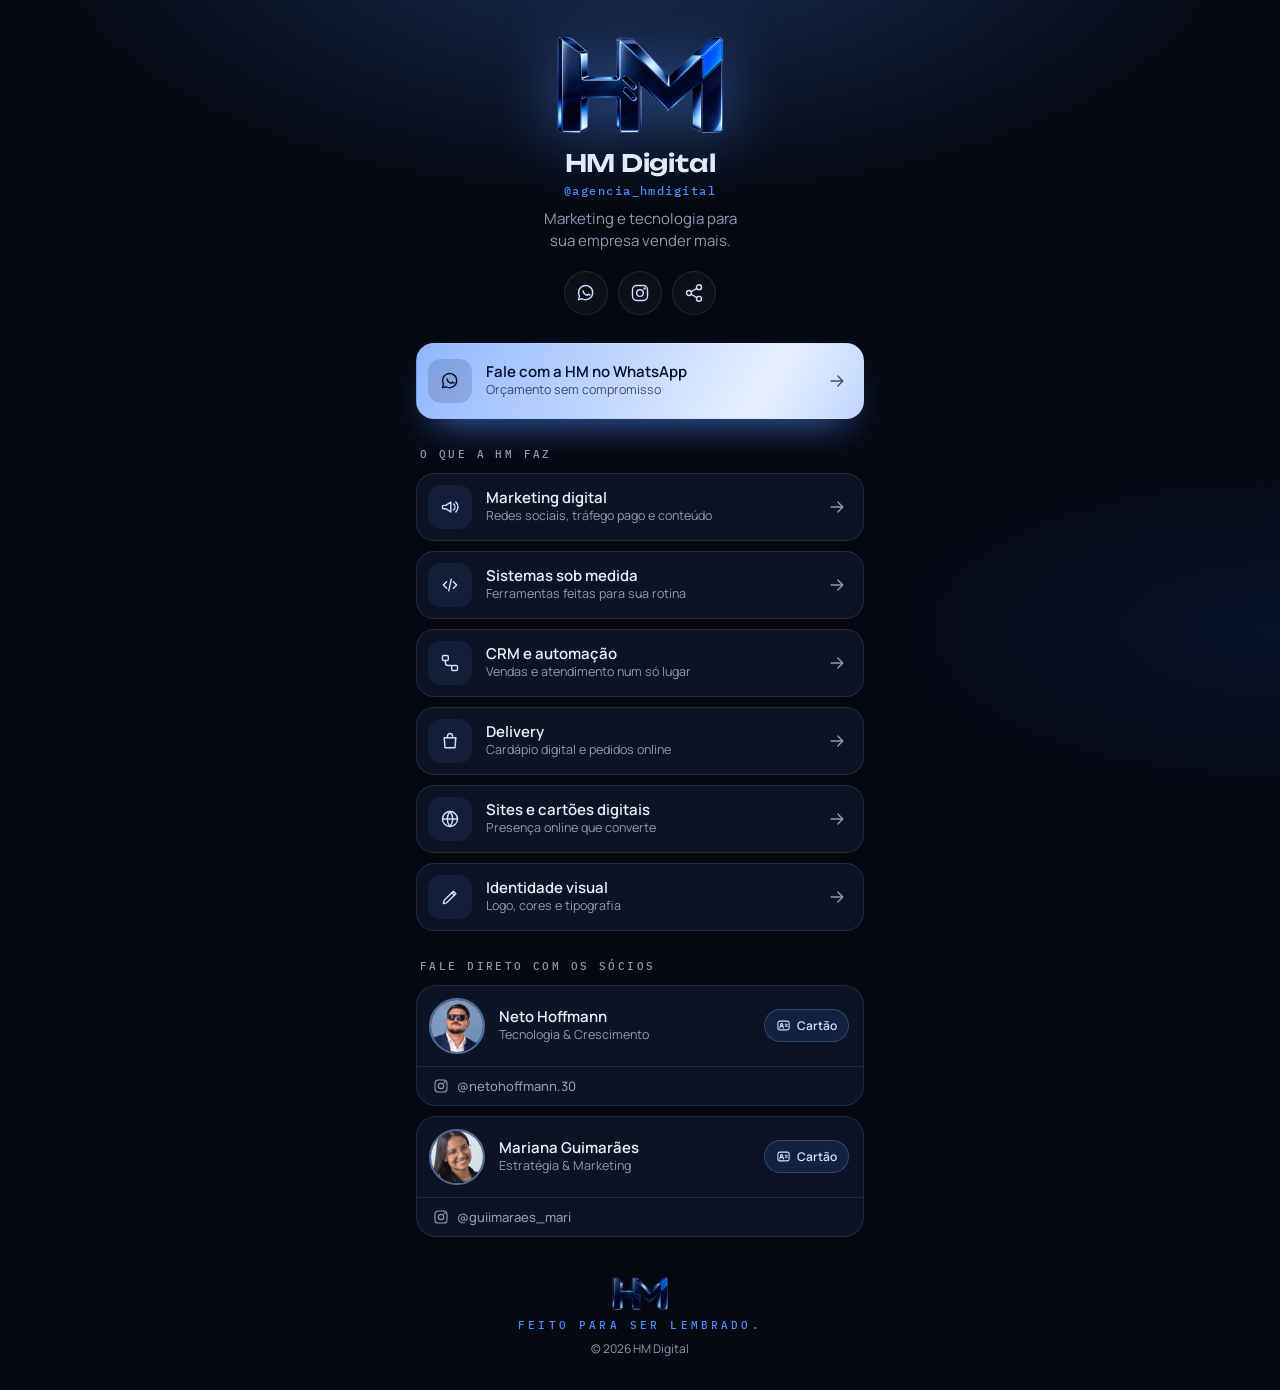
==== index.html @ 7be11ce7 "Página de links da bio do Instagram da HM Digital Co-Authored-By: Claude Opus 5.5 <noreply@anthropic" ====
<!doctype html>
<html lang="pt-BR">
<head>
<meta charset="utf-8">
<meta name="viewport" content="width=device-width, initial-scale=1, viewport-fit=cover">
<title>HM Digital · Links</title>
<meta name="description" content="Marketing e tecnologia para sua empresa vender mais. Fale com a HM Digital.">
<meta name="theme-color" content="#060912">
<meta property="og:type" content="website">
<meta property="og:title" content="HM Digital">
<meta property="og:description" content="Marketing e tecnologia para sua empresa vender mais.">
<meta property="og:url" content="https://links.hmdigitalgo.com/">
<meta property="og:site_name" content="HM Digital">
<meta property="og:locale" content="pt_BR">
<meta property="og:image" content="https://links.hmdigitalgo.com/assets/img/og.jpg?v=1">
<meta property="og:image:width" content="1200">
<meta property="og:image:height" content="630">
<meta name="twitter:card" content="summary_large_image">
<link rel="icon" href="/assets/img/favicon.svg" type="image/svg+xml">
<link rel="preconnect" href="https://fonts.googleapis.com">
<link rel="preconnect" href="https://fonts.gstatic.com" crossorigin>
<link rel="stylesheet" href="https://fonts.googleapis.com/css2?family=Unbounded:wght@500;600&family=Manrope:wght@400;500;600&family=IBM+Plex+Mono:wght@500&display=swap">
<link rel="stylesheet" href="/assets/css/style.css?v=1">
</head>
<body>
<main id="app"><noscript>Ative o JavaScript para ver os links.</noscript></main>
<div class="toast" id="toast" role="status" aria-live="polite"></div>
<script src="/assets/js/links.js?v=1"></script>
</body>
</html>
---- assets/css/style.css ----
/* HM Digital · links da bio.
   Layout: uma coluna estreita como um app, logo cromado no topo e botões empilhados.
   Mesmo visual escuro dos cartões dos sócios. */
:root {
  --ink: #060912;
  --panel: #0c1324;
  --panel-2: #111b33;
  --line: rgba(150, 180, 255, .14);
  --text: #e9eef8;
  --muted: #8d9ab3;
  --electric: #4c8dff;
  --ice: #cfe0ff;
  --navy: #04112e;
  --display: "Unbounded", "Arial Black", system-ui, sans-serif;
  --body: "Manrope", "Segoe UI", system-ui, sans-serif;
  --mono: "IBM Plex Mono", ui-monospace, Menlo, monospace;
  color-scheme: dark;
}
* { box-sizing: border-box }
html { background: var(--ink) }
body {
  margin: 0; min-height: 100vh;
  background: var(--ink); color: var(--text);
  font: 400 15px/1.5 var(--body);
  -webkit-font-smoothing: antialiased;
}
body::before {
  content: ""; position: fixed; inset: 0; pointer-events: none;
  background:
    radial-gradient(70% 45% at 50% -8%, rgba(76,141,255,.28), transparent 70%),
    radial-gradient(50% 30% at 100% 70%, rgba(31,95,214,.12), transparent 70%);
}
a { color: inherit; text-decoration: none }
button { font: inherit; color: inherit }
img { display: block; max-width: 100% }
:focus-visible { outline: 2px solid var(--electric); outline-offset: 3px; border-radius: 12px }
svg.i { width: 20px; height: 20px; stroke: currentColor; fill: none; stroke-width: 1.7; stroke-linecap: round; stroke-linejoin: round; flex: none }

main {
  position: relative; max-width: 480px; margin: 0 auto;
  padding-left: max(16px, env(safe-area-inset-left, 0px));
  padding-right: max(16px, env(safe-area-inset-right, 0px));
  padding-block: calc(36px + env(safe-area-inset-top, 0px)) calc(32px + env(safe-area-inset-bottom, 0px));
  display: grid; gap: 28px;
}

/* ---------- topo ---------- */
.head { display: grid; justify-items: center; text-align: center; gap: 6px }
.logo-wrap { margin-bottom: 10px }
.logo {
  width: 168px; height: auto; filter: drop-shadow(0 8px 30px rgba(76,141,255,.45));
  animation: logo-in .9s cubic-bezier(.2,.8,.2,1) both, glint 1.1s .7s ease-in-out both;
}
/* o logo entra e dá um brilho rápido, no lugar da abertura longa dos cartões */
@keyframes logo-in { from { opacity: 0; transform: translateY(10px) scale(.94) } }
@keyframes glint {
  50% { filter: drop-shadow(0 8px 40px rgba(140,180,255,.9)) brightness(1.7) }
}
h1 { margin: 0; font: 600 24px/1.1 var(--display); letter-spacing: -.01em }
.handle { margin: 0; font: 500 12px var(--mono); letter-spacing: .12em; color: var(--electric) }
.bio { margin: 4px 0 0; color: var(--muted); max-width: 30ch; text-wrap: balance }
.socials { display: flex; gap: 10px; margin-top: 12px }
.socials a, .socials button {
  width: 44px; height: 44px; border-radius: 50%; display: grid; place-items: center;
  border: 1px solid var(--line); background: rgba(255,255,255,.03); color: var(--ice); cursor: pointer;
  transition: background .2s, border-color .2s, transform .2s;
}
.socials a:hover, .socials button:hover { background: rgba(76,141,255,.14); border-color: rgba(76,141,255,.5); transform: translateY(-2px) }

/* ---------- botões ---------- */
.list { display: grid; gap: 10px }
.link {
  display: grid; grid-template-columns: 44px minmax(0, 1fr) auto; align-items: center; gap: 14px;
  padding: 11px 16px 11px 11px; border-radius: 18px;
  background: var(--panel); border: 1px solid var(--line);
  transition: transform .2s, border-color .2s, background .2s;
}
.link:hover { transform: translateY(-2px); border-color: rgba(76,141,255,.45); background: var(--panel-2) }
.link:active { transform: scale(.985) }
.link .ic { width: 44px; height: 44px; border-radius: 13px; display: grid; place-items: center; background: rgba(76,141,255,.1); color: var(--ice) }
.tx { min-width: 0 }
.tx strong { display: block; font: 600 15px/1.25 var(--body) }
.tx small { display: block; font-size: 12.5px; color: var(--muted); line-height: 1.35 }
.link .arrow { color: var(--muted); transition: transform .2s, color .2s }
.link:hover .arrow { transform: translateX(3px); color: var(--electric) }
.link.primary {
  padding-block: 15px;
  background: linear-gradient(120deg, #8fb6ff 0%, #e6efff 40%, #a9c7ff 60%, #6c9dfa 100%);
  background-size: 200% 100%; animation: shine 8s linear infinite;
  border-color: transparent; color: var(--navy);
  box-shadow: 0 18px 40px -18px rgba(76,141,255,.8);
}
.link.primary .ic { background: rgba(4,17,46,.14); color: var(--navy) }
.link.primary small, .link.primary .arrow { color: rgba(4,17,46,.7) }
@keyframes shine { to { background-position: -200% 0 } }

section { display: grid; gap: 12px }
h2 { margin: 0; font: 500 11px var(--mono); letter-spacing: .22em; text-transform: uppercase; color: var(--muted); padding-left: 4px }

/* ---------- sócios ---------- */
.people { display: grid; gap: 10px }
.person { border-radius: 20px; background: var(--panel); border: 1px solid var(--line); overflow: hidden }
.person-main {
  display: grid; grid-template-columns: 56px minmax(0, 1fr) auto; gap: 14px; align-items: center;
  padding: 12px 14px 12px 12px; transition: background .2s;
}
.person-main:hover { background: var(--panel-2) }
.person-main img { width: 56px; height: 56px; border-radius: 50%; object-fit: cover; border: 2px solid rgba(140,180,255,.55) }
.pill {
  display: inline-flex; align-items: center; gap: 6px; padding: 7px 11px; border-radius: 99px;
  font: 600 12px var(--body); color: var(--ice); background: rgba(76,141,255,.12); border: 1px solid rgba(140,180,255,.25);
}
.pill svg.i { width: 15px; height: 15px }
.person-ig {
  display: flex; align-items: center; gap: 8px; padding: 10px 16px; border-top: 1px solid var(--line);
  font: 500 13px var(--body); color: var(--muted); transition: color .2s, background .2s;
}
.person-ig svg.i { width: 16px; height: 16px }
.person-ig:hover { color: var(--ice); background: rgba(76,141,255,.06) }

/* ---------- rodapé ---------- */
footer { display: grid; justify-items: center; gap: 8px; text-align: center; padding-top: 12px }
.logo-sm { width: 56px; height: auto; opacity: .85 }
footer span { font: 500 10.5px var(--mono); letter-spacing: .3em; text-transform: uppercase; color: var(--electric) }
footer small { color: var(--muted); font-size: 12px }

.toast {
  position: fixed; left: 50%; bottom: calc(24px + env(safe-area-inset-bottom, 0px)); z-index: 50;
  transform: translate(-50%, 20px); opacity: 0; pointer-events: none;
  background: var(--ice); color: var(--navy); font: 600 13.5px var(--body);
  padding: 11px 18px; border-radius: 99px; box-shadow: 0 10px 30px rgba(0,0,0,.4);
  transition: opacity .25s, transform .25s;
}
.toast.on { opacity: 1; transform: translate(-50%, 0) }

/* entrada suave dos blocos */
main > * { animation: rise .6s ease both }
main > :nth-child(2) { animation-delay: .15s }
main > :nth-child(3) { animation-delay: .22s }
main > :nth-child(4) { animation-delay: .29s }
@keyframes rise { from { opacity: 0; transform: translateY(12px) } }

@media (prefers-reduced-motion: reduce) {
  *, *::before, *::after { animation: none !important; transition: none !important }
}
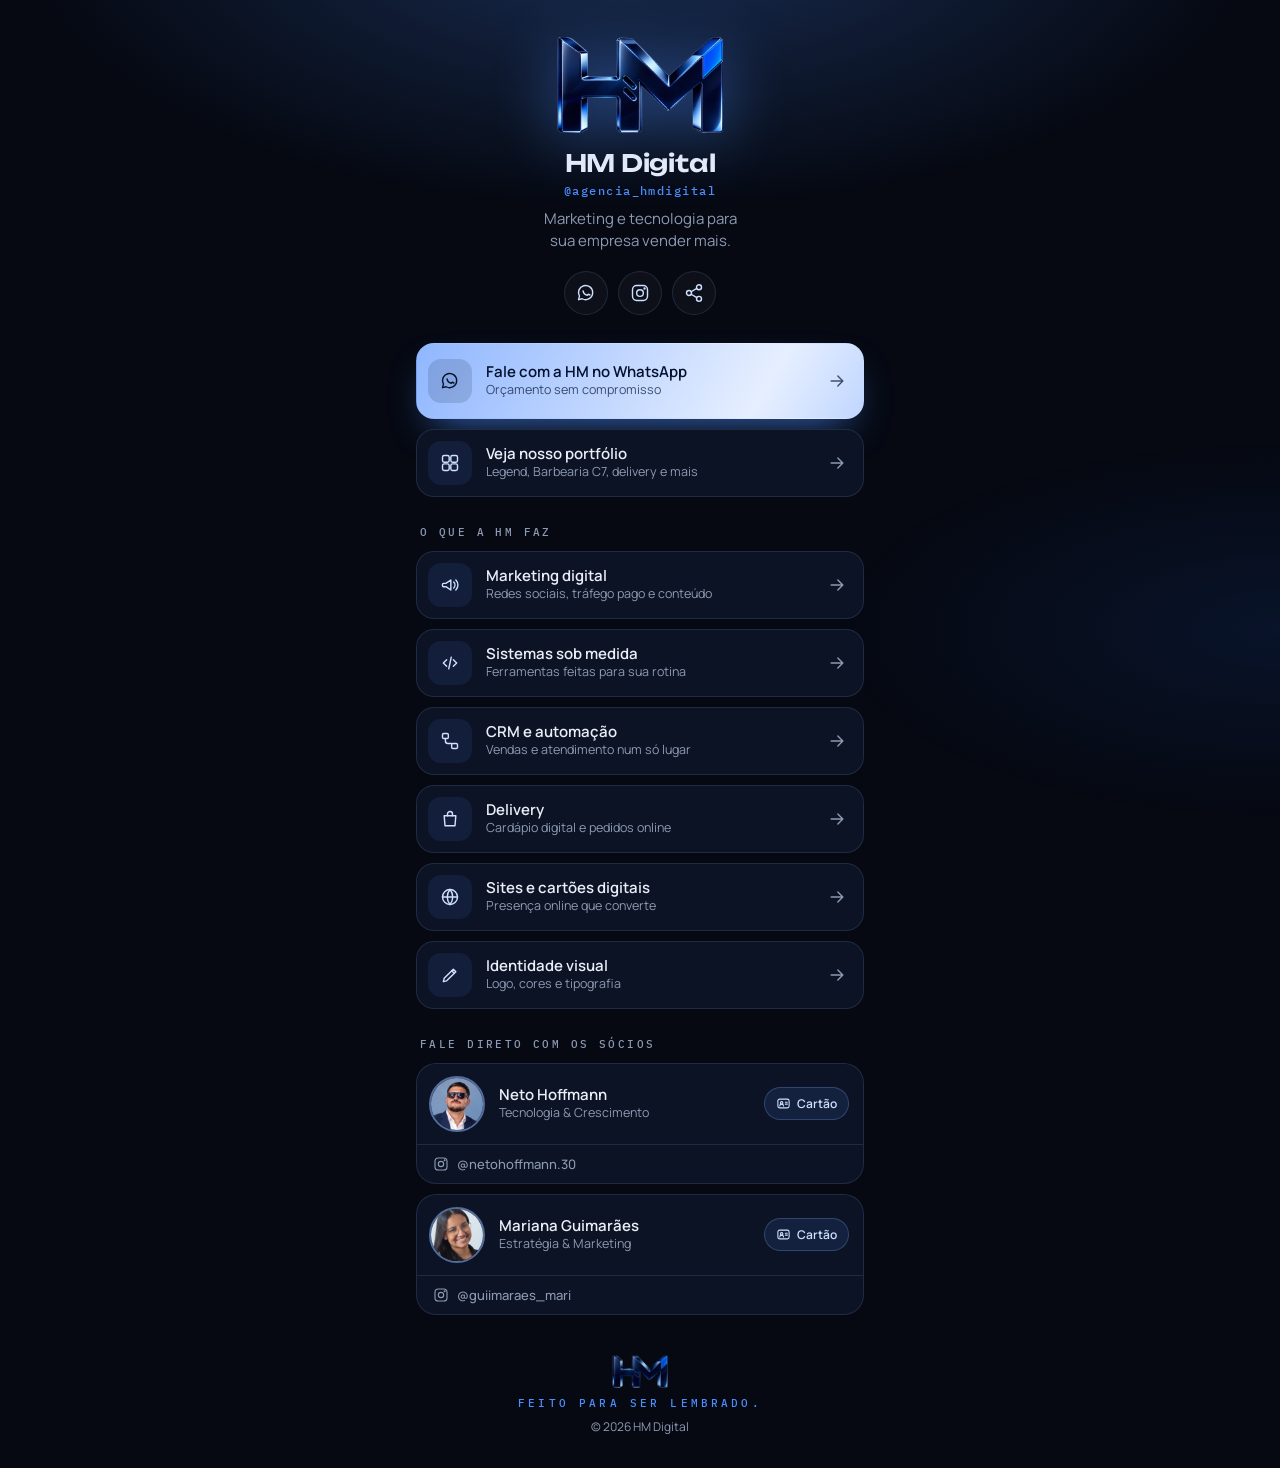
==== commit 2dd20c89: "Adiciona página de portfólio e botão para ela nos links Co-Authored-By: Claude Opus 5.5 <noreply@ant" ====
--- a/index.html
+++ b/index.html
@@ -12,7 +12,7 @@
 <meta property="og:url" content="https://links.hmdigitalgo.com/">
 <meta property="og:site_name" content="HM Digital">
 <meta property="og:locale" content="pt_BR">
-<meta property="og:image" content="https://links.hmdigitalgo.com/assets/img/og.jpg?v=1">
+<meta property="og:image" content="https://links.hmdigitalgo.com/assets/img/og.jpg?v=2">
 <meta property="og:image:width" content="1200">
 <meta property="og:image:height" content="630">
 <meta name="twitter:card" content="summary_large_image">
@@ -20,11 +20,11 @@
 <link rel="preconnect" href="https://fonts.googleapis.com">
 <link rel="preconnect" href="https://fonts.gstatic.com" crossorigin>
 <link rel="stylesheet" href="https://fonts.googleapis.com/css2?family=Unbounded:wght@500;600&family=Manrope:wght@400;500;600&family=IBM+Plex+Mono:wght@500&display=swap">
-<link rel="stylesheet" href="/assets/css/style.css?v=1">
+<link rel="stylesheet" href="/assets/css/style.css?v=2">
 </head>
 <body>
 <main id="app"><noscript>Ative o JavaScript para ver os links.</noscript></main>
 <div class="toast" id="toast" role="status" aria-live="polite"></div>
-<script src="/assets/js/links.js?v=1"></script>
+<script src="/assets/js/links.js?v=2"></script>
 </body>
 </html>
--- a/assets/css/style.css
+++ b/assets/css/style.css
@@ -143,3 +143,48 @@
 @media (prefers-reduced-motion: reduce) {
   *, *::before, *::after { animation: none !important; transition: none !important }
 }
+
+/* ---------- portfólio ---------- */
+[hidden] { display: none !important }
+.pf-head { display: flex; align-items: center; justify-content: space-between }
+.back {
+  display: inline-flex; align-items: center; gap: 6px; padding: 8px 14px 8px 10px; border-radius: 99px;
+  border: 1px solid var(--line); color: var(--ice); font: 600 13px var(--body);
+}
+.back:hover { background: rgba(76,141,255,.12) }
+.back svg.i { width: 16px; height: 16px }
+.pf-head .logo-sm { width: 52px }
+.pf-title { display: grid; gap: 10px }
+.eyebrow { font: 500 11px var(--mono); letter-spacing: .22em; text-transform: uppercase; color: var(--electric) }
+.pf-title h1 { font-size: clamp(25px, 7vw, 32px); line-height: 1.12; text-wrap: balance }
+.pf-title h1 em { font-style: normal; color: var(--muted) }
+.pf-title p { margin: 0; color: var(--muted) }
+.filters { display: flex; flex-wrap: wrap; gap: 8px }
+.filters button {
+  padding: 8px 14px; border-radius: 99px; cursor: pointer; font: 600 13px var(--body);
+  background: transparent; border: 1px solid var(--line); color: var(--muted); transition: all .2s;
+}
+.filters button[aria-pressed="true"] { background: var(--ice); color: var(--navy); border-color: var(--ice) }
+.grid { display: grid; gap: 14px }
+.proj { border-radius: 22px; overflow: hidden; background: var(--panel); border: 1px solid var(--line) }
+.cover { aspect-ratio: 16 / 9; max-width: 100%; background: var(--panel-2) }
+.cover img { width: 100%; height: 100%; object-fit: cover }
+.mono {
+  width: 100%; height: 100%; display: grid; place-items: center; position: relative; overflow: hidden;
+  background:
+    radial-gradient(80% 90% at 80% 10%, hsl(var(--h) 70% 55% / .45), transparent 60%),
+    radial-gradient(70% 80% at 10% 100%, rgba(31,95,214,.35), transparent 60%),
+    #0a1020;
+}
+.mono span { font: 700 64px var(--display); letter-spacing: -.03em; color: rgba(233,238,248,.92) }
+.proj-body { padding: 16px 18px 18px; display: grid; gap: 8px }
+.seg { font: 500 10.5px var(--mono); letter-spacing: .18em; text-transform: uppercase; color: var(--electric) }
+.proj h3 { margin: 0; font: 600 19px/1.2 var(--display) }
+.proj p { margin: 0; color: var(--muted); font-size: 14px }
+.proj .result { color: var(--ice); font-weight: 600 }
+.chips { display: flex; flex-wrap: wrap; gap: 6px; margin-top: 2px }
+.chips span { padding: 4px 10px; border-radius: 99px; font: 600 11.5px var(--body); color: var(--ice); background: rgba(76,141,255,.1); border: 1px solid rgba(140,180,255,.2) }
+.see { justify-self: start; display: inline-flex; align-items: center; gap: 6px; margin-top: 4px; font: 600 13.5px var(--body); color: var(--electric) }
+.see svg.i { width: 16px; height: 16px }
+.see:hover { color: var(--ice) }
+@media (min-width: 560px) { main.wide { max-width: 860px } .grid { grid-template-columns: repeat(2, minmax(0, 1fr)) } }
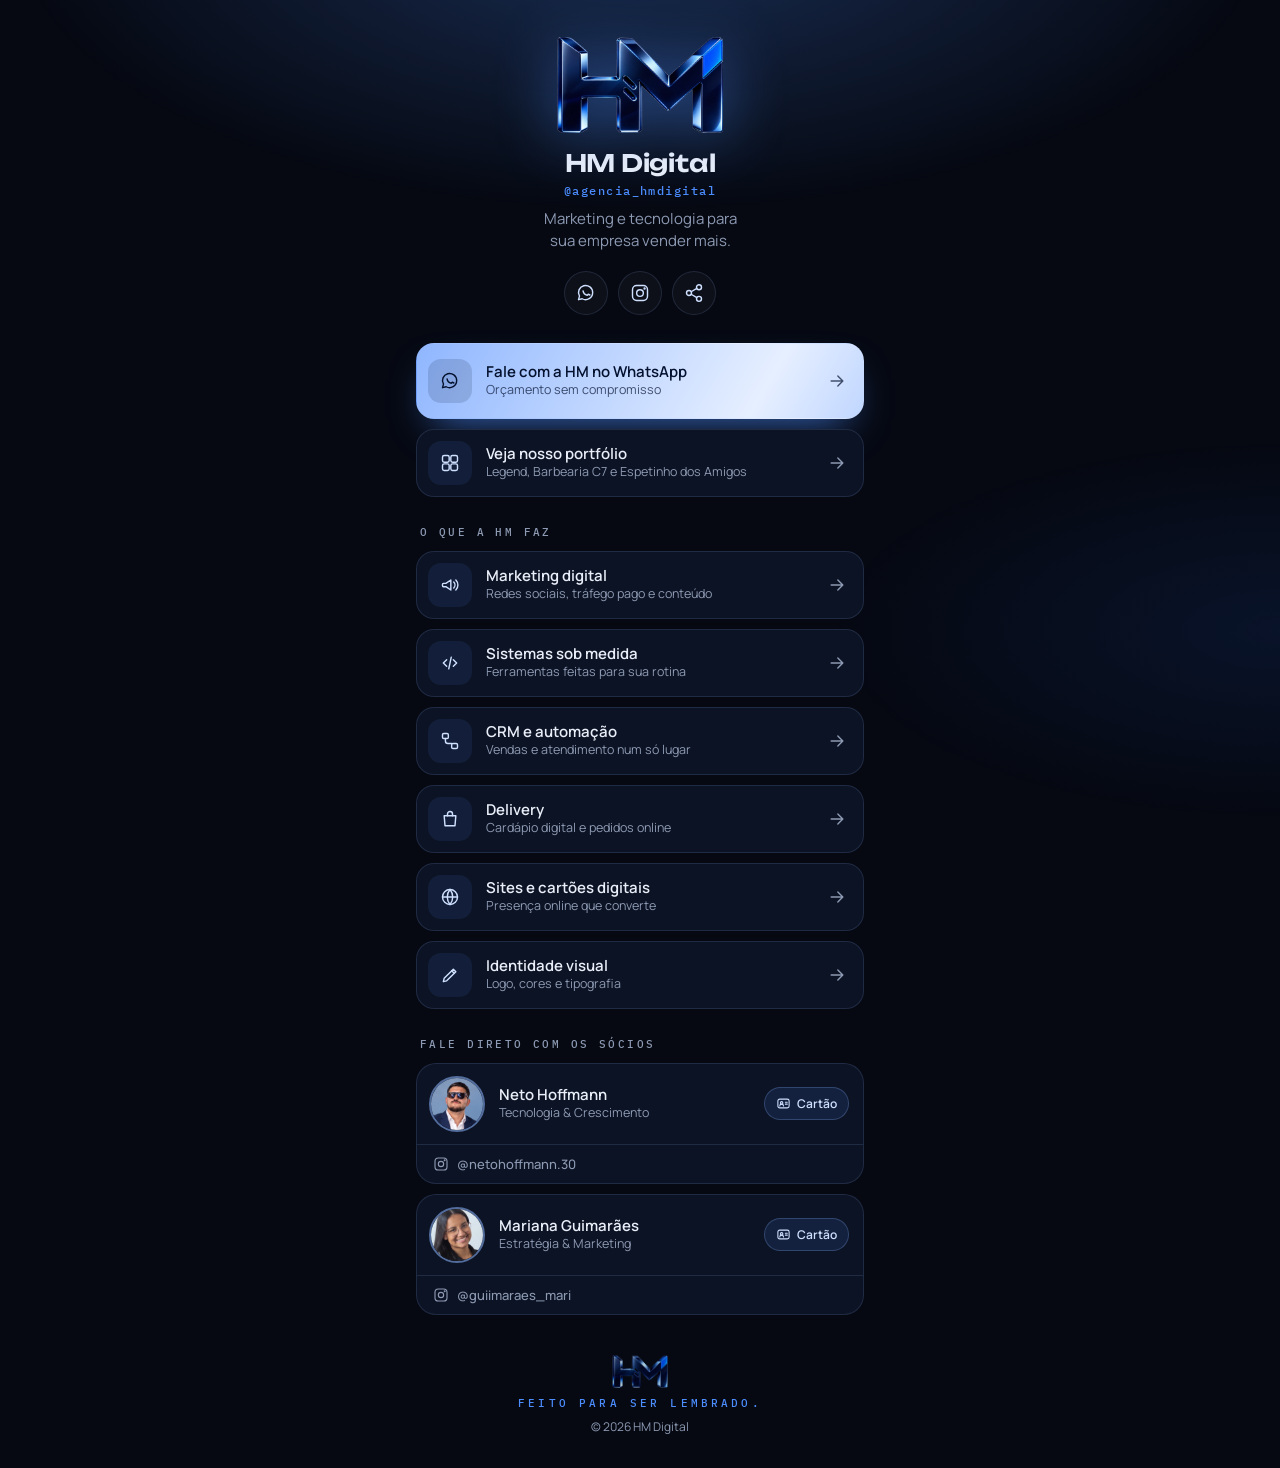
==== commit d8fb5de3: "Portfólio: tira Rafs e adiciona links do iFood e Instagram dos clientes Co-Authored-By: Claude Opus " ====
--- a/index.html
+++ b/index.html
@@ -12,7 +12,7 @@
 <meta property="og:url" content="https://links.hmdigitalgo.com/">
 <meta property="og:site_name" content="HM Digital">
 <meta property="og:locale" content="pt_BR">
-<meta property="og:image" content="https://links.hmdigitalgo.com/assets/img/og.jpg?v=2">
+<meta property="og:image" content="https://links.hmdigitalgo.com/assets/img/og.jpg?v=3">
 <meta property="og:image:width" content="1200">
 <meta property="og:image:height" content="630">
 <meta name="twitter:card" content="summary_large_image">
@@ -20,11 +20,11 @@
 <link rel="preconnect" href="https://fonts.googleapis.com">
 <link rel="preconnect" href="https://fonts.gstatic.com" crossorigin>
 <link rel="stylesheet" href="https://fonts.googleapis.com/css2?family=Unbounded:wght@500;600&family=Manrope:wght@400;500;600&family=IBM+Plex+Mono:wght@500&display=swap">
-<link rel="stylesheet" href="/assets/css/style.css?v=2">
+<link rel="stylesheet" href="/assets/css/style.css?v=3">
 </head>
 <body>
 <main id="app"><noscript>Ative o JavaScript para ver os links.</noscript></main>
 <div class="toast" id="toast" role="status" aria-live="polite"></div>
-<script src="/assets/js/links.js?v=2"></script>
+<script src="/assets/js/links.js?v=3"></script>
 </body>
 </html>
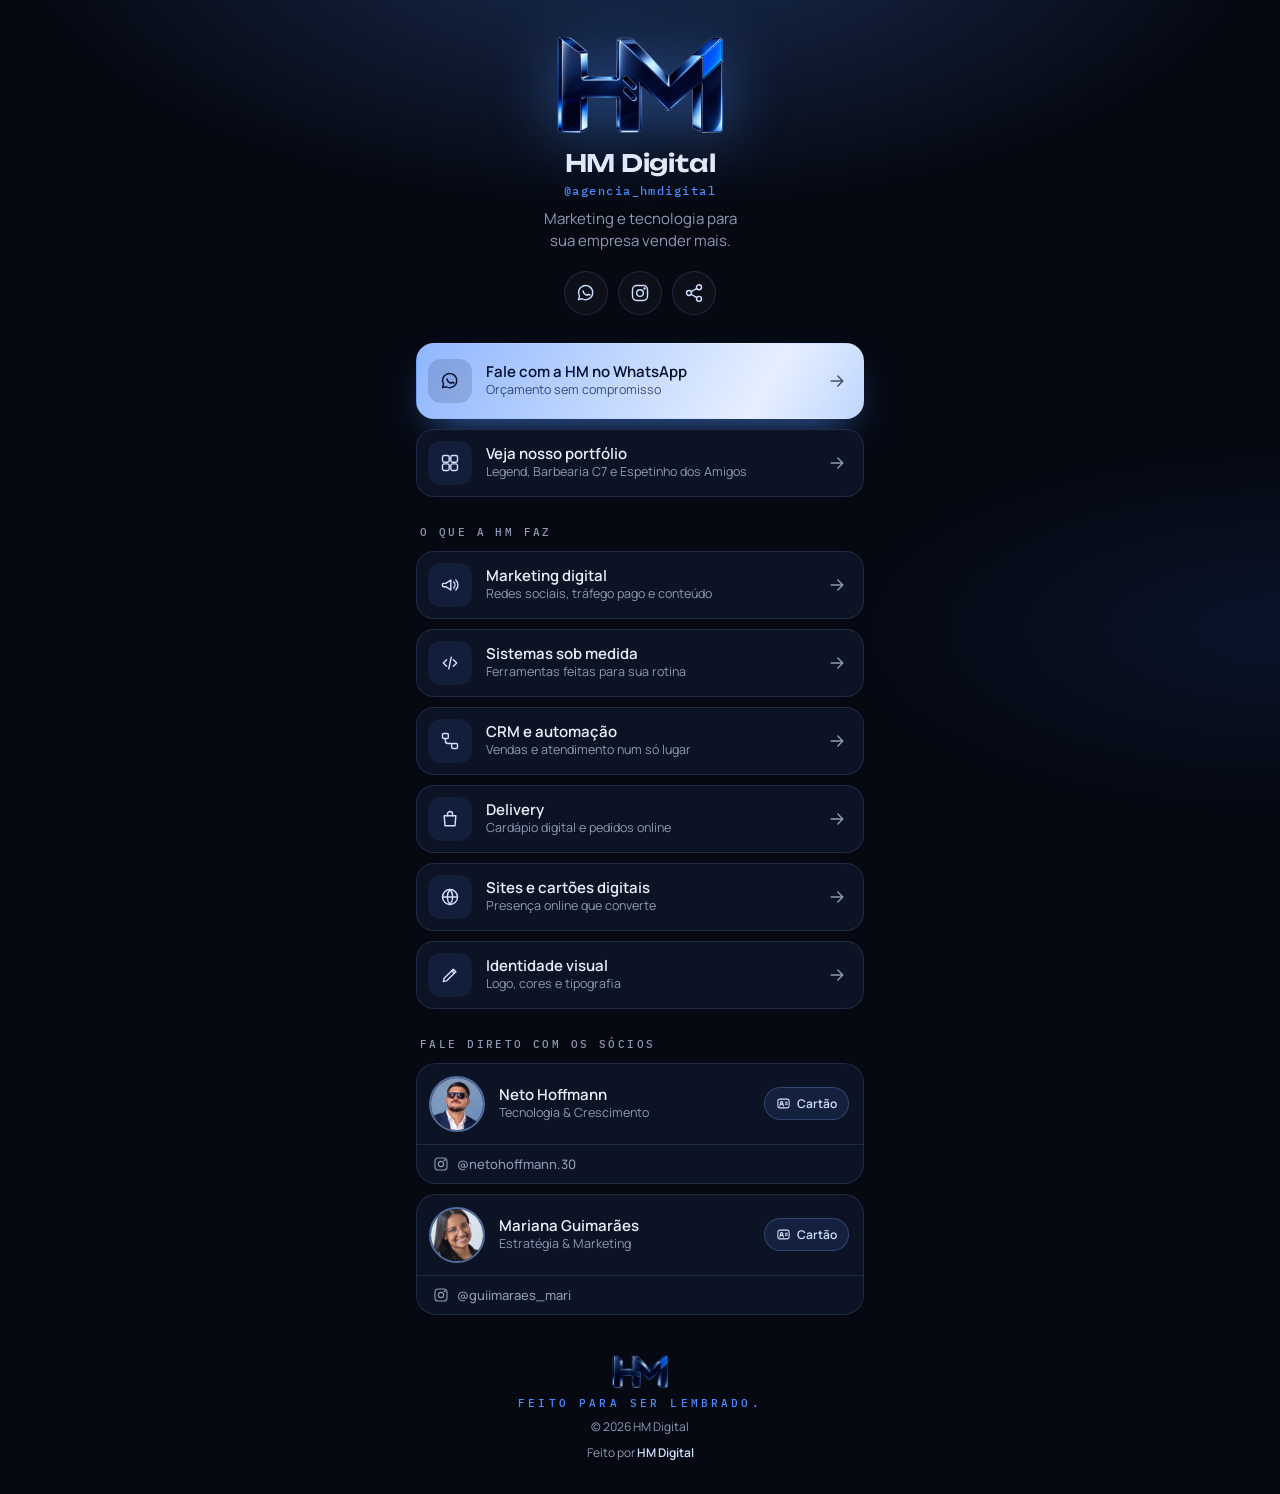
==== commit 12ae5928: "Crédito HM no rodapé, fontes no próprio site, logo mais leve e cabeçalhos de segurança Co-Authored-B" ====
--- a/index.html
+++ b/index.html
@@ -12,19 +12,17 @@
 <meta property="og:url" content="https://links.hmdigitalgo.com/">
 <meta property="og:site_name" content="HM Digital">
 <meta property="og:locale" content="pt_BR">
-<meta property="og:image" content="https://links.hmdigitalgo.com/assets/img/og.jpg?v=3">
+<meta property="og:image" content="https://links.hmdigitalgo.com/assets/img/og.jpg?v=5">
 <meta property="og:image:width" content="1200">
 <meta property="og:image:height" content="630">
 <meta name="twitter:card" content="summary_large_image">
 <link rel="icon" href="/assets/img/favicon.svg" type="image/svg+xml">
-<link rel="preconnect" href="https://fonts.googleapis.com">
-<link rel="preconnect" href="https://fonts.gstatic.com" crossorigin>
-<link rel="stylesheet" href="https://fonts.googleapis.com/css2?family=Unbounded:wght@500;600&family=Manrope:wght@400;500;600&family=IBM+Plex+Mono:wght@500&display=swap">
-<link rel="stylesheet" href="/assets/css/style.css?v=3">
+<link rel="stylesheet" href="/assets/css/fonts.css">
+<link rel="stylesheet" href="/assets/css/style.css?v=6">
 </head>
 <body>
 <main id="app"><noscript>Ative o JavaScript para ver os links.</noscript></main>
 <div class="toast" id="toast" role="status" aria-live="polite"></div>
-<script src="/assets/js/links.js?v=3"></script>
+<script src="/assets/js/links.js?v=6"></script>
 </body>
 </html>
--- a/assets/css/fonts.css
+++ b/assets/css/fonts.css
@@ -0,0 +1,4 @@
+/* Fontes hospedadas no próprio site (sem Google Fonts: mais rápido e sem enviar o IP do visitante). */
+@font-face {font-family: 'IBM Plex Mono'; font-style: normal; font-weight: 500; font-display: swap; src: url(/assets/fonts/ibm-plex-mono-0-latin.woff2) format("woff2"); unicode-range: U+0000-00FF, U+0131, U+0152-0153, U+02BB-02BC, U+02C6, U+02DA, U+02DC, U+0304, U+0308, U+0329, U+2000-206F, U+20AC, U+2122, U+2191, U+2193, U+2212, U+2215, U+FEFF, U+FFFD; }
+@font-face {font-family: 'Manrope'; font-style: normal; font-weight: 400 700; font-display: swap; src: url(/assets/fonts/manrope-1-latin.woff2) format("woff2"); unicode-range: U+0000-00FF, U+0131, U+0152-0153, U+02BB-02BC, U+02C6, U+02DA, U+02DC, U+0304, U+0308, U+0329, U+2000-206F, U+20AC, U+2122, U+2191, U+2193, U+2212, U+2215, U+FEFF, U+FFFD; }
+@font-face {font-family: 'Unbounded'; font-style: normal; font-weight: 500 600; font-display: swap; src: url(/assets/fonts/unbounded-2-latin.woff2) format("woff2"); unicode-range: U+0000-00FF, U+0131, U+0152-0153, U+02BB-02BC, U+02C6, U+02DA, U+02DC, U+0304, U+0308, U+0329, U+2000-206F, U+20AC, U+2122, U+2191, U+2193, U+2212, U+2215, U+FEFF, U+FFFD; }
--- a/assets/css/style.css
+++ b/assets/css/style.css
@@ -188,3 +188,8 @@
 .see svg.i { width: 16px; height: 16px }
 .see:hover { color: var(--ice) }
 @media (min-width: 560px) { main.wide { max-width: 860px } .grid { grid-template-columns: repeat(2, minmax(0, 1fr)) } }
+
+/* crédito "Feito por HM Digital" */
+footer .credit { font-size: 12px; color: var(--muted) }
+footer .credit b { color: var(--ice); font-weight: 600 }
+footer .credit:hover b { color: var(--electric) }
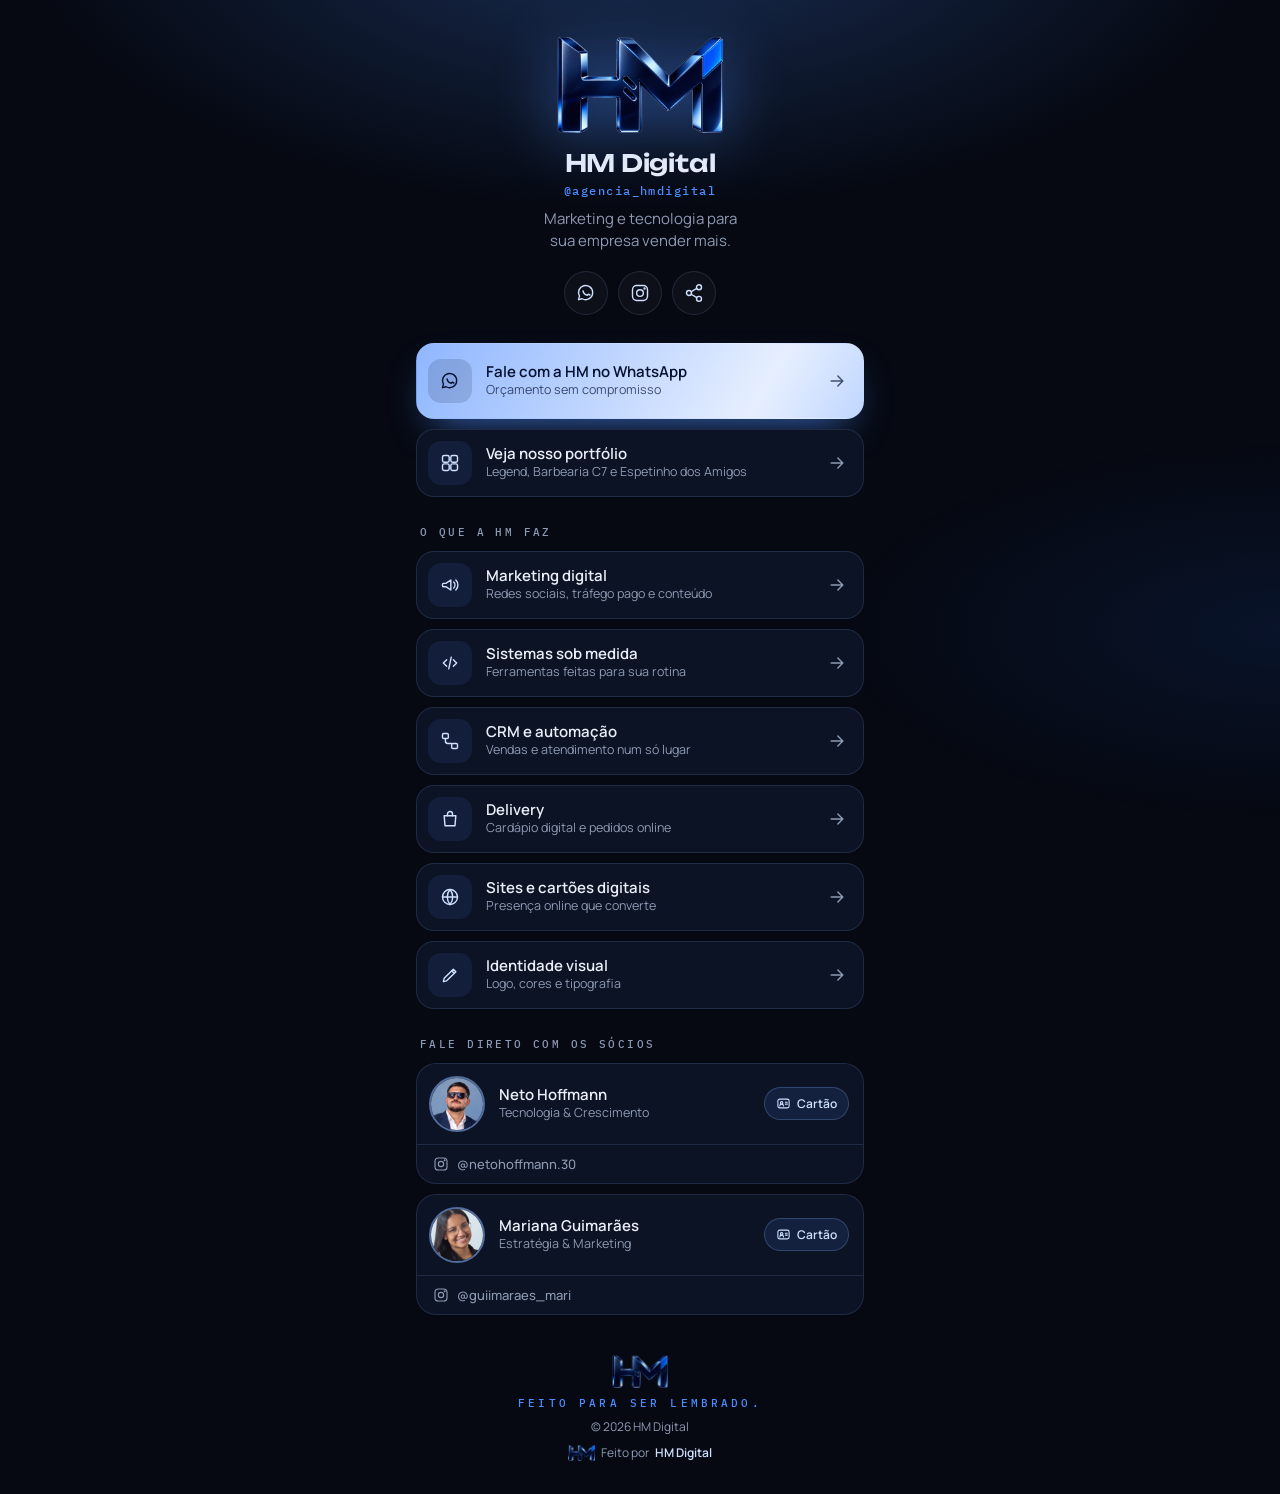
==== commit 2f66195b: "Logo da HM no credito "Feito por HM Digital" Co-Authored-By: Claude Opus 5.5 <noreply@anthropic.com>" ====
--- a/index.html
+++ b/index.html
@@ -18,11 +18,11 @@
 <meta name="twitter:card" content="summary_large_image">
 <link rel="icon" href="/assets/img/favicon.svg" type="image/svg+xml">
 <link rel="stylesheet" href="/assets/css/fonts.css">
-<link rel="stylesheet" href="/assets/css/style.css?v=6">
+<link rel="stylesheet" href="/assets/css/style.css?v=7">
 </head>
 <body>
 <main id="app"><noscript>Ative o JavaScript para ver os links.</noscript></main>
 <div class="toast" id="toast" role="status" aria-live="polite"></div>
-<script src="/assets/js/links.js?v=6"></script>
+<script src="/assets/js/links.js?v=7"></script>
 </body>
 </html>
--- a/assets/css/style.css
+++ b/assets/css/style.css
@@ -190,6 +190,7 @@
 @media (min-width: 560px) { main.wide { max-width: 860px } .grid { grid-template-columns: repeat(2, minmax(0, 1fr)) } }
 
 /* crédito "Feito por HM Digital" */
-footer .credit { font-size: 12px; color: var(--muted) }
+footer .credit { font-size: 12px; color: var(--muted); display: inline-flex; align-items: center; gap: 6px }
+footer .credit img { height: 16px; width: auto }
 footer .credit b { color: var(--ice); font-weight: 600 }
 footer .credit:hover b { color: var(--electric) }
